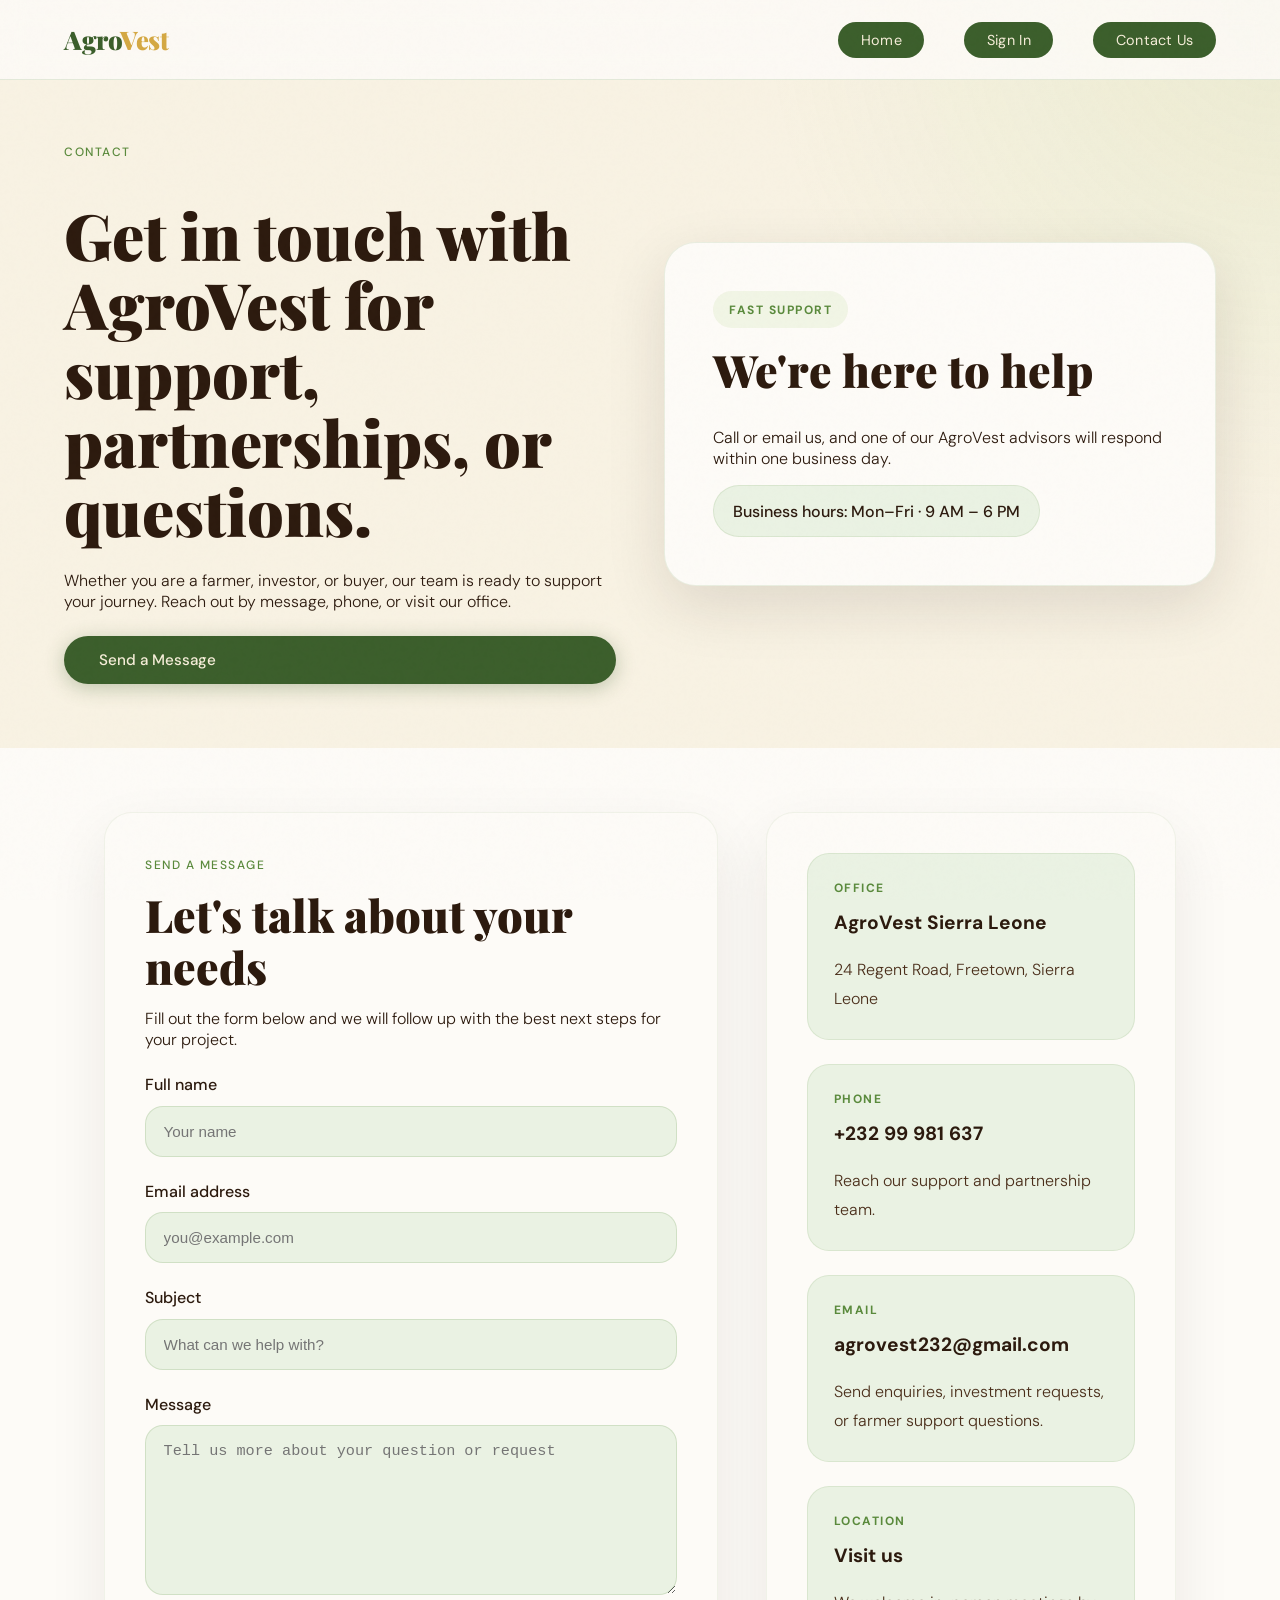
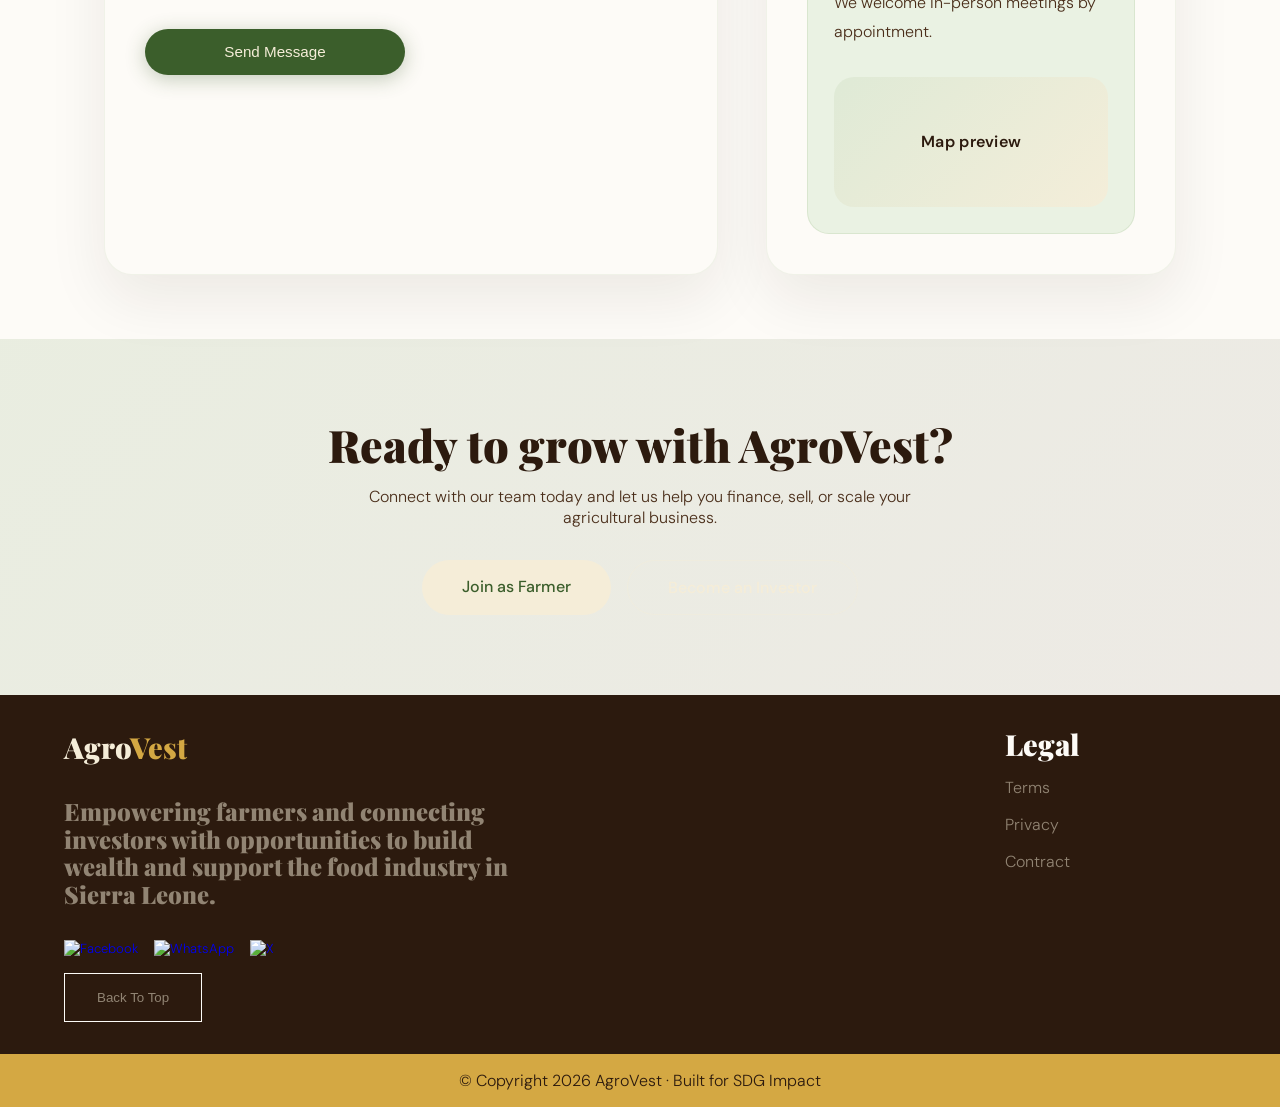
==== Html_floder/contact.html @ e06226ad "Creating contact page" ====
<!DOCTYPE html>
<html lang="en">
<head>
  <meta charset="UTF-8" />
  <meta name="viewport" content="width=device-width, initial-scale=1.0" />
  <title>Contact — AgroVest</title>
  <link href="https://fonts.googleapis.com/css2?family=Playfair+Display:ital,wght@0,700;0,900;1,700&family=DM+Sans:wght@300;400;500&display=swap" rel="stylesheet" />
  <link rel="stylesheet" href="../css_floder/landing_page.css" />
</head>
<body>
  <nav>
    <div class="logo">Agro<span>Vest</span></div>
    <ul class="nav-links">
      <li><a href="index.html" class="nav-cta">Home</a></li>
      <li><a href="create.html" class="nav-cta">Sign In</a></li>
      <li><a href="contact.html" class="nav-contact">Contact Us</a></li>
    </ul>
  </nav>

  <section class="contact-hero">
    <div class="hero-copy">
      <span class="section-tag">Contact</span>
      <h1>Get in touch with AgroVest for support, partnerships, or questions.</h1>
      <p>Whether you are a farmer, investor, or buyer, our team is ready to support your journey. Reach out by message, phone, or visit our office.</p>
      <a href="#contact-form" class="btn-primary">Send a Message</a>
    </div>

    <div class="hero-card hero-card-contact">
      <div class="contact-quick">
        <span class="contact-label">Fast support</span>
        <h2>We're here to help</h2>
        <p>Call or email us, and one of our AgroVest advisors will respond within one business day.</p>
        <div class="contact-pill">Business hours: Mon–Fri · 9 AM – 6 PM</div>
      </div>
    </div>
  </section>

  <section class="contact-grid">
    <div class="contact-form-card" id="contact-form">
      <span class="section-tag">Send a message</span>
      <h2>Let's talk about your needs</h2>
      <p>Fill out the form below and we will follow up with the best next steps for your project.</p>

      <form>
        <label class="form-label" for="name">Full name</label>
        <input class="form-input" type="text" id="name" name="name" placeholder="Your name" />

        <label class="form-label" for="email">Email address</label>
        <input class="form-input" type="email" id="email" name="email" placeholder="you@example.com" />

        <label class="form-label" for="subject">Subject</label>
        <input class="form-input" type="text" id="subject" name="subject" placeholder="What can we help with?" />

        <label class="form-label" for="message">Message</label>
        <textarea class="form-input form-textarea" id="message" name="message" rows="6" placeholder="Tell us more about your question or request"></textarea>

        <button type="submit" class="btn-primary submit-btn">Send Message</button>
      </form>
    </div>

    <div class="contact-details">
      <div class="contact-card">
        <span class="contact-card-tag">Office</span>
        <h3>AgroVest Sierra Leone</h3>
        <p>24 Regent Road, Freetown, Sierra Leone</p>
      </div>

      <div class="contact-card">
        <span class="contact-card-tag">Phone</span>
        <h3>+232 99 981 637</h3>
        <p>Reach our support and partnership team.</p>
      </div>

      <div class="contact-card">
        <span class="contact-card-tag">Email</span>
        <h3>agrovest232@gmail.com</h3>
        <p>Send enquiries, investment requests, or farmer support questions.</p>
      </div>

      <div class="contact-card contact-card-map">
        <span class="contact-card-tag">Location</span>
        <h3>Visit us</h3>
        <p>We welcome in-person meetings by appointment.</p>
        <div class="map-placeholder">Map preview</div>
      </div>
    </div>
  </section>

  <section class="contact-cta">
    <h2>Ready to grow with AgroVest?</h2>
    <p>Connect with our team today and let us help you finance, sell, or scale your agricultural business.</p>
    <div class="cta-buttons">
      <a href="create.html" class="btn-light">Join as Farmer</a>
      <a href="create.html" class="btn-outline-light">Become an Investor</a>
    </div>
  </section>

  <footer>
    <div class="top-footer">
      <div class="top-footer-left">
        <div class="footer-logo"><span id="pt.1">Agro</span><span id="pt2">Vest</span></div>
        <h2>Empowering farmers and connecting investors with opportunities to build wealth and support the food industry in Sierra Leone.</h2>
        <ul>
          <li><a href="#"><img src="/images/icons8-facebook-30.png" alt="Facebook" /></a></li>
          <li><a href="#"><img src="/images/icons8-whatsapp-30.png" alt="WhatsApp" /></a></li>
          <li><a href="#"><img src="/images/icons8-x-30.png" alt="X" /></a></li>
        </ul>
        <button class="top-footer-left-btn"><a href="#top">Back To Top</a></button>
      </div>

      <div class="top-footer-right">
        <h2>Legal</h2>
        <ul>
          <li><a href="#">Terms</a></li>
          <li><a href="#">Privacy</a></li>
          <li><a href="#">Contract</a></li>
        </ul>
      </div>
    </div>

    <div class="bottom-footer">
      <div>
        <span>© Copyright 2026 AgroVest · Built for SDG Impact</span>
      </div>
    </div>
  </footer>
</body>
</html>
---- css_floder/landing_page.css ----
:root {
      --soil: #2C1A0E;
      --bark: #4A2E1A;
      --moss: #3B5E2B;
      --leaf: #5A8A3C;
      --sprout: #8AB84A;
      --straw: #D4A843;
      --cream: #F5EDD8;
      --mist: #EAF2E3;
      --white: #FDFBF7;
    }

    *, *::before, *::after { margin: 0; padding: 0; box-sizing: border-box; }

    html { scroll-behavior: smooth; }

    body {
      background: var(--white);
      color: var(--soil);
      font-family: 'DM Sans', sans-serif;
      font-weight: 300;
      overflow-x: hidden;
    }

    /* ── NOISE OVERLAY ── */
    body::before {
      content: '';
      position: fixed; inset: 0;
      background-image: url("data:image/svg+xml,%3Csvg viewBox='0 0 200 200' xmlns='http://www.w3.org/2000/svg'%3E%3Cfilter id='n'%3E%3CfeTurbulence type='fractalNoise' baseFrequency='0.75' numOctaves='4' stitchTiles='stitch'/%3E%3C/filter%3E%3Crect width='100%25' height='100%25' filter='url(%23n)' opacity='0.04'/%3E%3C/svg%3E");
      pointer-events: none; z-index: 9999; opacity: 0.4;
    }

    /* ── NAV ── */
    nav {
      position: fixed; top: 0; left: 0; right: 0; z-index: 100;
      display: flex; align-items: center; justify-content: space-between;
      padding: 1.4rem 4rem;
      background: rgba(253,251,247,0.85);
      backdrop-filter: blur(12px);
      border-bottom: 1px solid rgba(90,138,60,0.15);
    }


    .logo {
      font-family: 'Playfair Display', serif;
      font-size: 1.6rem; font-weight: 900;
      color: var(--moss);
      letter-spacing: -0.5px;
    }
    .logo span { color: var(--straw); }

    .nav-links { display: flex; gap: 2.5rem; list-style: none; }
    .nav-links a {
      text-decoration: none; color: var(--bark);
      font-size: 0.9rem; font-weight: 400;
      letter-spacing: 0.3px;
      transition: color 0.2s;
    }
    .nav-links a:hover { color: var(--leaf); }

    .nav-cta {
      background: var(--moss);
      color: var(--cream) !important;
      padding: 0.55rem 1.4rem;
      border-radius: 100px;
      transition: background 0.2s !important;
    }
    .nav-cta:hover { background: var(--leaf) !important; color: var(--white) !important; }

    .nav-contact {
      background: var(--moss);
      color: var(--cream) !important;
      padding: 0.55rem 1.4rem;
      border-radius: 100px;
      transition: background 0.2s !important;
    }
    .nav-contact:hover { background: var(--leaf) !important; color: var(--white) !important; }

    /* ── HERO ── */
    .hero {
      min-height: 100vh;
      display: grid;
      grid-template-columns: 1fr 1fr;
      padding: 7rem 4rem 4rem;
      gap: 2rem;
      position: relative;
      overflow: hidden;
    }

    .hero-bg {
      position: absolute; inset: 0;
      background: radial-gradient(ellipse 80% 70% at 70% 50%, #d8ebc8 0%, transparent 70%),
                  radial-gradient(ellipse 40% 40% at 20% 80%, #f0e4c8 0%, transparent 60%);
      z-index: 0;
    }

    .hero-left {
      position: relative; z-index: 1;
      display: flex; flex-direction: column;
      justify-content: center; gap: 2rem;
      padding-right: 2rem;
    }

    .hero-tag {
      display: inline-flex; align-items: center; gap: 0.5rem;
      background: var(--mist);
      border: 1px solid rgba(90,138,60,0.3);
      padding: 0.4rem 1rem; border-radius: 100px;
      font-size: 0.78rem; font-weight: 500;
      color: var(--moss); width: fit-content;
      animation: fadeUp 0.8s ease both;
    }

    .hero-tag::before {
      content: ''; width: 6px; height: 6px;
      background: var(--sprout); border-radius: 50%;
      animation: pulse 2s infinite;
    }

    @keyframes pulse {
      0%, 100% { transform: scale(1); opacity: 1; }
      50% { transform: scale(1.4); opacity: 0.6; }
    }

    h1 {
      font-family: 'Playfair Display', serif;
      font-size: clamp(3rem, 5vw, 4.8rem);
      line-height: 1.08;
      font-weight: 900;
      color: var(--soil);
      animation: fadeUp 0.8s 0.1s ease both;
    }

    h1 em {
      font-style: italic;
      color: var(--moss);
    }

    h1 .highlight {
      position: relative; display: inline-block;
    }
    h1 .highlight::after {
      content: '';
      position: absolute; left: 0; bottom: 4px; right: 0;
      height: 6px;
      background: var(--straw);
      opacity: 0.5;
      border-radius: 2px;
      z-index: -1;
    }

    .hero-sub {
      font-size: 1.1rem; line-height: 1.7;
      color: var(--bark); max-width: 480px;
      font-weight: 300;
      animation: fadeUp 0.8s 0.2s ease both;
    }

    .hero-actions {
      display: flex; gap: 1rem; flex-wrap: wrap;
      animation: fadeUp 0.8s 0.3s ease both;
    }

    .btn-primary {
      background: var(--moss); color: var(--cream);
      padding: 0.9rem 2.2rem; border-radius: 100px;
      font-size: 0.95rem; font-weight: 500;
      text-decoration: none; border: none; cursor: pointer;
      transition: all 0.25s;
      box-shadow: 0 4px 20px rgba(59,94,43,0.3);
    }
    .btn-primary:hover {
      background: var(--leaf);
      transform: translateY(-2px);
      box-shadow: 0 8px 28px rgba(59,94,43,0.35);
    }

    .btn-secondary {
      background: transparent; color: var(--moss);
      padding: 0.9rem 2rem; border-radius: 100px;
      font-size: 0.95rem; font-weight: 500;
      text-decoration: none; border: 1.5px solid var(--moss);
      cursor: pointer; transition: all 0.25s;
    }
    .btn-secondary:hover {
      background: var(--mist);
      transform: translateY(-2px);
    }

    .hero-stats {
      display: flex; gap: 2.5rem;
      animation: fadeUp 0.8s 0.4s ease both;
    }
    .stat { display: flex; flex-direction: column; gap: 0.2rem; }
    .stat-num {
      font-family: 'Playfair Display', serif;
      font-size: 2rem; font-weight: 700; color: var(--moss);
    }
    .stat-label { font-size: 0.78rem; color: var(--bark); letter-spacing: 0.3px; }

    /* ── HERO RIGHT (visual) ── */
    .hero-right {
      position: relative; z-index: 1;
      background-image: url("/images/bg_landing_page.jpg");
      background-repeat: no-repeat;
      display: flex; align-items: center; justify-content: center;
      border-radius: 20px;
    }

    .hero-card-stack {
      position: relative; width: 340px; height: 420px;
      right: 100px;
      bottom: 100px;
    }

    .card {
      position: absolute;
      background: var(--white);
      border-radius: 20px;
      padding: 1.5rem;
      box-shadow: 0 8px 40px rgba(44,26,14,0.12);
      border: 1px solid rgba(90,138,60,0.1);
    }

    .card-main {
      width: 300px; top: 40px; left: 20px;
      animation: floatCard 4s ease-in-out infinite;
      z-index: 3;
    }

    .card-back1 {
      width: 280px; top: 20px; left: 40px;
      background: var(--mist);
      transform: rotate(4deg);
      z-index: 2;
      animation: floatCard 4s 0.5s ease-in-out infinite;
    }

    .card-back2 {
      width: 260px; top: 10px; left: 55px;
      background: #dff0d0;
      transform: rotate(-3deg);
      z-index: 1;
      animation: floatCard 4s 1s ease-in-out infinite;
    }

    @keyframes floatCard {
      0%, 100% { transform: translateY(0); }
      50% { transform: translateY(-8px); }
    }
    .card-back1 { animation-name: floatCard2; }
    @keyframes floatCard2 {
      0%, 100% { transform: rotate(4deg) translateY(0); }
      50% { transform: rotate(4deg) translateY(-8px); }
    }
    .card-back2 { animation-name: floatCard3; }
    @keyframes floatCard3 {
      0%, 100% { transform: rotate(-3deg) translateY(0); }
      50% { transform: rotate(-3deg) translateY(-8px); }
    }

    .card-header {
      display: flex; align-items: center; gap: 0.8rem;
      margin-bottom: 1.2rem;
    }

    .avatar {
      width: 42px; height: 42px; border-radius: 50%;
      background: linear-gradient(135deg, var(--leaf), var(--moss));
      display: flex; align-items: center; justify-content: center;
      font-size: 1.2rem;
    }

    .card-user { display: flex; flex-direction: column; }
    .card-name { font-weight: 500; font-size: 0.9rem; color: var(--soil); }
    .card-role { font-size: 0.75rem; color: var(--bark); }

    .card-product {
      background: var(--mist);
      border-radius: 12px; padding: 1rem;
      margin-bottom: 1rem;
      display: flex; align-items: center; justify-content: space-between;
    }

    .product-info { display: flex; flex-direction: column; gap: 0.2rem; }
    .product-name { font-weight: 500; font-size: 0.88rem; color: var(--soil); }
    .product-qty { font-size: 0.75rem; color: var(--bark); }
    .product-price {
      font-family: 'Playfair Display', serif;
      font-size: 1.2rem; font-weight: 700; color: var(--moss);
    }

    .card-badge {
      display: inline-flex; align-items: center; gap: 0.4rem;
      background: #e8f5e0; color: var(--moss);
      padding: 0.35rem 0.8rem; border-radius: 100px;
      font-size: 0.72rem; font-weight: 500;
    }

    .floating-pill {
      position: absolute;
      background: var(--white);
      border-radius: 100px;
      padding: 0.6rem 1.1rem;
      box-shadow: 0 4px 20px rgba(44,26,14,0.12);
      border: 1px solid rgba(90,138,60,0.1);
      font-size: 0.8rem; font-weight: 500;
      display: flex; align-items: center; gap: 0.5rem;
      white-space: nowrap;
    }

    .pill-1 { bottom: 60px; left: -40px; color: var(--moss); animation: floatPill 3s ease-in-out infinite; }
    .pill-2 { top: 10px; right: -30px; color: var(--bark); animation: floatPill 3s 1s ease-in-out infinite; }

    @keyframes floatPill {
      0%, 100% { transform: translateY(0); }
      50% { transform: translateY(-6px); }
    }

    /* ── SECTION COMMONS ── */
    section { padding: 6rem 4rem; }

    .section-tag {
      display: inline-block;
      font-size: 0.75rem; font-weight: 500; letter-spacing: 1.5px;
      text-transform: uppercase; color: var(--leaf);
      margin-bottom: 1rem;
    }

    h2 {
      font-family: 'Playfair Display', serif;
      font-size: clamp(2rem, 3.5vw, 3rem);
      font-weight: 900; line-height: 1.15;
      color: var(--soil); margin-bottom: 1rem;
    }

    h2 em { font-style: italic; color: var(--moss); }

    /* ── FEATURES ── */
    .features { background: var(--soil); color: var(--cream); }

    .features-header {
      text-align: center; max-width: 600px; margin: 0 auto 4rem;
    }

    .features h2 { color: var(--cream); }
    .features h2 em { color: var(--sprout); }
    .features .section-tag { color: var(--sprout); }

    .features-grid {
      display: grid;
      grid-template-columns: repeat(3, 1fr);
      gap: 2rem;
    }

    .feature-card {
      background: rgba(255,255,255,0.04);
      border: 1px solid rgba(255,255,255,0.08);
      border-radius: 20px;
      padding: 2rem;
      transition: all 0.3s;
      position: relative; overflow: hidden;
    }

    .feature-card::before {
      content: '';
      position: absolute; top: 0; left: 0; right: 0;
      height: 3px;
      background: linear-gradient(90deg, var(--leaf), var(--sprout));
      opacity: 0; transition: opacity 0.3s;
    }

    .feature-card:hover {
      background: rgba(255,255,255,0.07);
      transform: translateY(-4px);
    }
    .feature-card:hover::before { opacity: 1; }

    .feature-icon {
      width: 52px; height: 52px; border-radius: 14px;
      background: rgba(138,184,74,0.15);
      display: flex; align-items: center; justify-content: center;
      font-size: 1.6rem; margin-bottom: 1.2rem;
    }

    .feature-title {
      font-family: 'Playfair Display', serif;
      font-size: 1.25rem; font-weight: 700;
      color: var(--cream); margin-bottom: 0.7rem;
    }

    .feature-desc {
      font-size: 0.9rem; line-height: 1.7;
      color: rgba(245,237,216,0.65);
    }

    /* ── HOW IT WORKS ── */
    .how { background: var(--mist); }

    .how-inner {
      display: grid; grid-template-columns: 1fr 1fr;
      gap: 4rem; align-items: center;
    }

    .steps { display: flex; flex-direction: column; gap: 2rem; }

    .step {
      display: flex; gap: 1.2rem; align-items: flex-start;
      opacity: 0; animation: fadeUp 0.6s ease both;
    }

    .step:nth-child(1) { animation-delay: 0.1s; }
    .step:nth-child(2) { animation-delay: 0.2s; }
    .step:nth-child(3) { animation-delay: 0.3s; }
    .step:nth-child(4) { animation-delay: 0.4s; }

    .step-num {
      width: 44px; height: 44px; border-radius: 50%;
      background: var(--moss); color: var(--cream);
      font-family: 'Playfair Display', serif;
      font-size: 1.1rem; font-weight: 700;
      display: flex; align-items: center; justify-content: center;
      flex-shrink: 0;
    }

    .step-content { display: flex; flex-direction: column; gap: 0.3rem; }
    .step-title { font-weight: 500; color: var(--soil); }
    .step-desc { font-size: 0.88rem; color: var(--bark); line-height: 1.6; }

    .how-visual {
      background: var(--white);
      border-radius: 24px; padding: 2.5rem;
      box-shadow: 0 8px 40px rgba(44,26,14,0.08);
      border: 1px solid rgba(90,138,60,0.1);
    }

    .osusu-title {
      font-family: 'Playfair Display', serif;
      font-size: 1.1rem; font-weight: 700;
      color: var(--soil); margin-bottom: 1.5rem;
      display: flex; align-items: center; gap: 0.5rem;
    }

    .osusu-pool {
      background: var(--mist); border-radius: 16px;
      padding: 1.2rem; margin-bottom: 1.5rem;
      display: flex; flex-direction: column; gap: 0.4rem;
    }

    .pool-label { font-size: 0.75rem; color: var(--bark); }
    .pool-amount {
      font-family: 'Playfair Display', serif;
      font-size: 2.2rem; font-weight: 700; color: var(--moss);
    }

    .pool-bar-wrap {
      background: rgba(90,138,60,0.12);
      border-radius: 100px; height: 8px; margin-top: 0.5rem;
    }
    .pool-bar {
      height: 8px; border-radius: 100px;
      background: linear-gradient(90deg, var(--moss), var(--sprout));
      width: 68%; transition: width 1s ease;
    }

    .members { display: flex; flex-direction: column; gap: 0.8rem; }
    .member {
      display: flex; align-items: center; justify-content: space-between;
      padding: 0.8rem 1rem;
      background: var(--white); border-radius: 12px;
      border: 1px solid rgba(90,138,60,0.1);
    }

    .member-info { display: flex; align-items: center; gap: 0.7rem; }
    .member-dot {
      width: 32px; height: 32px; border-radius: 50%;
      display: flex; align-items: center; justify-content: center;
      font-size: 0.9rem;
    }

    .member-name { font-size: 0.85rem; font-weight: 500; color: var(--soil); }
    .member-amount { font-size: 0.82rem; color: var(--moss); font-weight: 500; }

    /* ── SDG STRIP ── */
    .sdg-strip {
      background: var(--cream);
      padding: 3rem 4rem;
      display: flex; align-items: center;
      gap: 2rem; flex-wrap: wrap;
    }

    .sdg-label {
      font-family: 'Playfair Display', serif;
      font-size: 1rem; font-weight: 700; color: var(--soil);
      white-space: nowrap;
    }

    .sdg-badges { display: flex; gap: 1rem; flex-wrap: wrap; }

    .sdg-badge {
      padding: 0.5rem 1.2rem; border-radius: 100px;
      font-size: 0.8rem; font-weight: 500;
      border: 1.5px solid;
    }

    .sdg-1 { background: #fef3e2; color: #e5442d; border-color: #e5442d; }
    .sdg-2 { background: #fdf6e0; color: #d3a827; border-color: #d3a827; }
    .sdg-8 { background: #e8f5e0; color: #3B5E2B; border-color: #3B5E2B; }
    .sdg-10 { background: #f0e8f5; color: #8B3FAB; border-color: #8B3FAB; }
    .sdg-17 { background: #e0eaf5; color: #1a5276; border-color: #1a5276; }

    /* ── CTA ── */
    .cta-section {
      background: linear-gradient(135deg, var(--moss) 0%, var(--soil) 100%);
      text-align: center; padding: 7rem 4rem;
      position: relative; overflow: hidden;
    }

    .cta-section::before {
      content: '';
      position: absolute; top: -50%; left: -20%;
      width: 600px; height: 600px; border-radius: 50%;
      background: rgba(138,184,74,0.1);
    }

    .cta-section::after {
      content: '';
      position: absolute; bottom: -40%; right: -10%;
      width: 400px; height: 400px; border-radius: 50%;
      background: rgba(212,168,67,0.08);
    }

    .cta-section h2 {
      color: var(--cream); font-size: clamp(2rem, 4vw, 3.5rem);
      margin-bottom: 1.5rem; position: relative; z-index: 1;
    }

    .cta-section p {
      color: rgba(245,237,216,0.7);
      font-size: 1.05rem; margin-bottom: 2.5rem;
      max-width: 500px; margin-left: auto; margin-right: auto;
      position: relative; z-index: 1;
    }

    .cta-buttons {
      display: flex; gap: 1rem; justify-content: center;
      flex-wrap: wrap; position: relative; z-index: 1;
    }

    .btn-light {
      background: var(--cream); color: var(--moss);
      padding: 1rem 2.5rem; border-radius: 100px;
      font-size: 1rem; font-weight: 500;
      text-decoration: none; border: none; cursor: pointer;
      transition: all 0.25s;
    }
    .btn-light:hover {
      background: var(--white);
      transform: translateY(-2px);
      box-shadow: 0 8px 28px rgba(0,0,0,0.2);
    }

    .btn-outline-light {
      background: transparent; color: var(--cream);
      padding: 1rem 2.5rem; border-radius: 100px;
      font-size: 1rem; font-weight: 500;
      text-decoration: none; border: 1.5px solid rgba(245,237,216,0.4);
      cursor: pointer; transition: all 0.25s;
    }
    .btn-outline-light:hover {
      border-color: var(--cream);
      background: rgba(245,237,216,0.08);
      transform: translateY(-2px);
    }

    /* ── CONTACT PAGE ── */
    .contact-hero {
      min-height: 80vh;
      display: grid;
      grid-template-columns: 1fr 1fr;
      gap: 3rem;
      padding: 9rem 4rem 4rem;
      align-items: center;
      background: radial-gradient(circle at top right, rgba(138,184,74,0.12), transparent 35%), rgba(245,237,216,0.6);
    }

    .contact-hero .hero-copy {
      max-width: 620px;
      display: flex;
      flex-direction: column;
      gap: 1.5rem;
    }

    .hero-card-contact {
      border-radius: 32px;
      padding: 3rem;
      background: var(--white);
      box-shadow: 0 20px 60px rgba(44,26,14,0.12);
      border: 1px solid rgba(90,138,60,0.12);
    }

    .contact-quick {
      display: flex;
      flex-direction: column;
      gap: 1rem;
    }

    .contact-label {
      display: inline-flex;
      font-size: 0.75rem;
      text-transform: uppercase;
      letter-spacing: 1.5px;
      font-weight: 700;
      color: var(--leaf);
      background: rgba(138,184,74,0.1);
      padding: 0.65rem 1rem;
      border-radius: 999px;
      width: fit-content;
    }

    .contact-pill {
      display: inline-flex;
      padding: 0.9rem 1.2rem;
      background: var(--mist);
      border-radius: 100px;
      color: var(--soil);
      font-weight: 500;
      border: 1px solid rgba(90,138,60,0.12);
      max-width: fit-content;
    }

    .contact-grid {
      display: grid;
      grid-template-columns: 1.5fr 1fr;
      gap: 3rem;
      padding: 4rem;
      max-width: 1200px;
      margin: 0 auto;
    }

    .contact-form-card,
    .contact-details {
      background: var(--white);
      border-radius: 28px;
      padding: 2.5rem;
      box-shadow: 0 24px 60px rgba(44,26,14,0.08);
      border: 1px solid rgba(90,138,60,0.08);
    }

    .contact-form-card h2,
    .contact-form-card p {
      max-width: 520px;
    }

    .form-label {
      display: block;
      margin-top: 1.5rem;
      margin-bottom: 0.65rem;
      color: var(--soil);
      font-weight: 500;
    }

    .form-input {
      width: 100%;
      padding: 1rem 1.1rem;
      border-radius: 18px;
      border: 1px solid rgba(90,138,60,0.18);
      background: var(--mist);
      color: var(--soil);
      font-size: 0.95rem;
      outline: none;
      transition: border-color 0.2s ease, box-shadow 0.2s ease;
    }

    .form-input:focus {
      border-color: var(--leaf);
      box-shadow: 0 0 0 4px rgba(90,138,60,0.12);
    }

    .form-textarea { min-height: 170px; resize: vertical; }

    .submit-btn {
      margin-top: 1.8rem;
      width: 100%;
      max-width: 260px;
    }

    .contact-details {
      display: grid;
      gap: 1.5rem;
    }

    .contact-card {
      background: var(--mist);
      border-radius: 22px;
      padding: 1.6rem;
      border: 1px solid rgba(90,138,60,0.12);
      display: flex;
      flex-direction: column;
      gap: 0.9rem;
    }

    .contact-card-tag {
      display: inline-flex;
      font-size: 0.75rem;
      font-weight: 700;
      color: var(--leaf);
      letter-spacing: 1.5px;
      text-transform: uppercase;
    }

    .contact-card h3 {
      font-size: 1.2rem;
      color: var(--soil);
      margin-bottom: 0.4rem;
    }

    .contact-card p {
      color: var(--bark);
      line-height: 1.8;
    }

    .contact-card-map {
      min-height: 240px;
    }

    .map-placeholder {
      margin-top: 1rem;
      height: 130px;
      border-radius: 20px;
      background: linear-gradient(135deg, rgba(90,138,60,0.08), rgba(245,237,216,0.9));
      display: grid;
      place-items: center;
      color: var(--soil);
      font-weight: 600;
      letter-spacing: 0.3px;
    }

    .contact-cta {
      background: linear-gradient(135deg, rgba(90,138,60,0.12), rgba(52,34,18,0.08));
      padding: 5rem 4rem;
      text-align: center;
    }

    .contact-cta h2 {
      margin-bottom: 1rem;
    }

    .contact-cta p {
      max-width: 620px;
      margin: 0 auto 2rem;
      color: var(--bark);
    }

    @media (max-width: 900px) {
      .contact-hero { grid-template-columns: 1fr; padding-top: 7rem; }
      .contact-grid { grid-template-columns: 1fr; padding: 2rem 1.5rem 4rem; }
      section { padding: 4rem 1.5rem; }
    }

    /* ── FOOTER ── */
    footer {
      background: var(--soil); color: rgba(245,237,216,0.5);
      display: flex; align-items: center; justify-content: space-between;
      flex-direction: column;
      font-size: 0.82rem;
    }

    .footer-logo {
      font-family: 'Playfair Display', serif;
      font-size: 1.2rem; font-weight: 900; color: var(--cream);
    }
    .footer-logo #pt2 {color: var(--straw);}
    .footer-logo span {font-size: 1.82rem; }

    .top-footer {
      display: flex;
      padding: 2rem 4rem;
      font-size: 0.82rem;
    }

    .top-footer-left {
      display: flex;
      flex-direction: column;
      margin-right: 30rem;
      width: 40%;

    }

    .top-footer-left h2 {
      padding-top: 2rem;
      color: rgba(245,237,216,0.5);
      font-size: 1.5rem;
    }

    .top-footer-left-btn{
      padding: 1rem;
      width: 30%;
      margin-top: 1rem;
      background-color: var(--soil);
      color: rgba(245,237,216,0.5);
      border: solid 1px;
      border-color: var(--white);
    }

    .top-footer-left-btn a{
      text-decoration: none;
      color: rgba(245,237,216,0.5);
    }

    .top-footer-left ul{
      display: flex;
    }

    .top-footer-left ul li{
      list-style: none;
      margin-right:1rem;
      margin-top: 1rem;
    }

    .top-footer-left ul li a{
      text-decoration: none;
    }

    .top-footer-right h2{
      font-size: 1.82rem;
      color: var(--white)
    }

    .top-footer-right ul {
      margin-top: 1rem;
    }

    .top-footer-right ul li{
      list-style: none;
      margin-bottom: 1rem;
    }

    .top-footer-right ul li a{
      text-decoration: none;
      color: rgba(245,237,216,0.5);
      font-size: 1rem;
    }

    .bottom-footer{
      display: flex;
      padding: 1rem;
      justify-content: center;
      width: 100%;
      background-color: var(--straw);;
      box-sizing: border-box;
    }

    .bottom-footer span{
      color: var(--soil);
      font-size:1rem
    }


    /* ── ANIMATIONS ── */
    @keyframes fadeUp {
      from { opacity: 0; transform: translateY(24px); }
      to { opacity: 1; transform: translateY(0); }
    }

    /* ── RESPONSIVE ── */
    @media (max-width: 900px) {
      nav { padding: 1.2rem 1.5rem; }
      .nav-links { display: none; }
      .hero { grid-template-columns: 1fr; padding: 6rem 1.5rem 3rem; }
      .hero-right { display: none; }
      section { padding: 4rem 1.5rem; }
      .features-grid { grid-template-columns: 1fr; }
      .how-inner { grid-template-columns: 1fr; }
      .sdg-strip { padding: 2rem 1.5rem; }
      .cta-section { padding: 5rem 1.5rem; }
      footer { flex-direction: column; gap: 1rem; text-align: center; }
    }
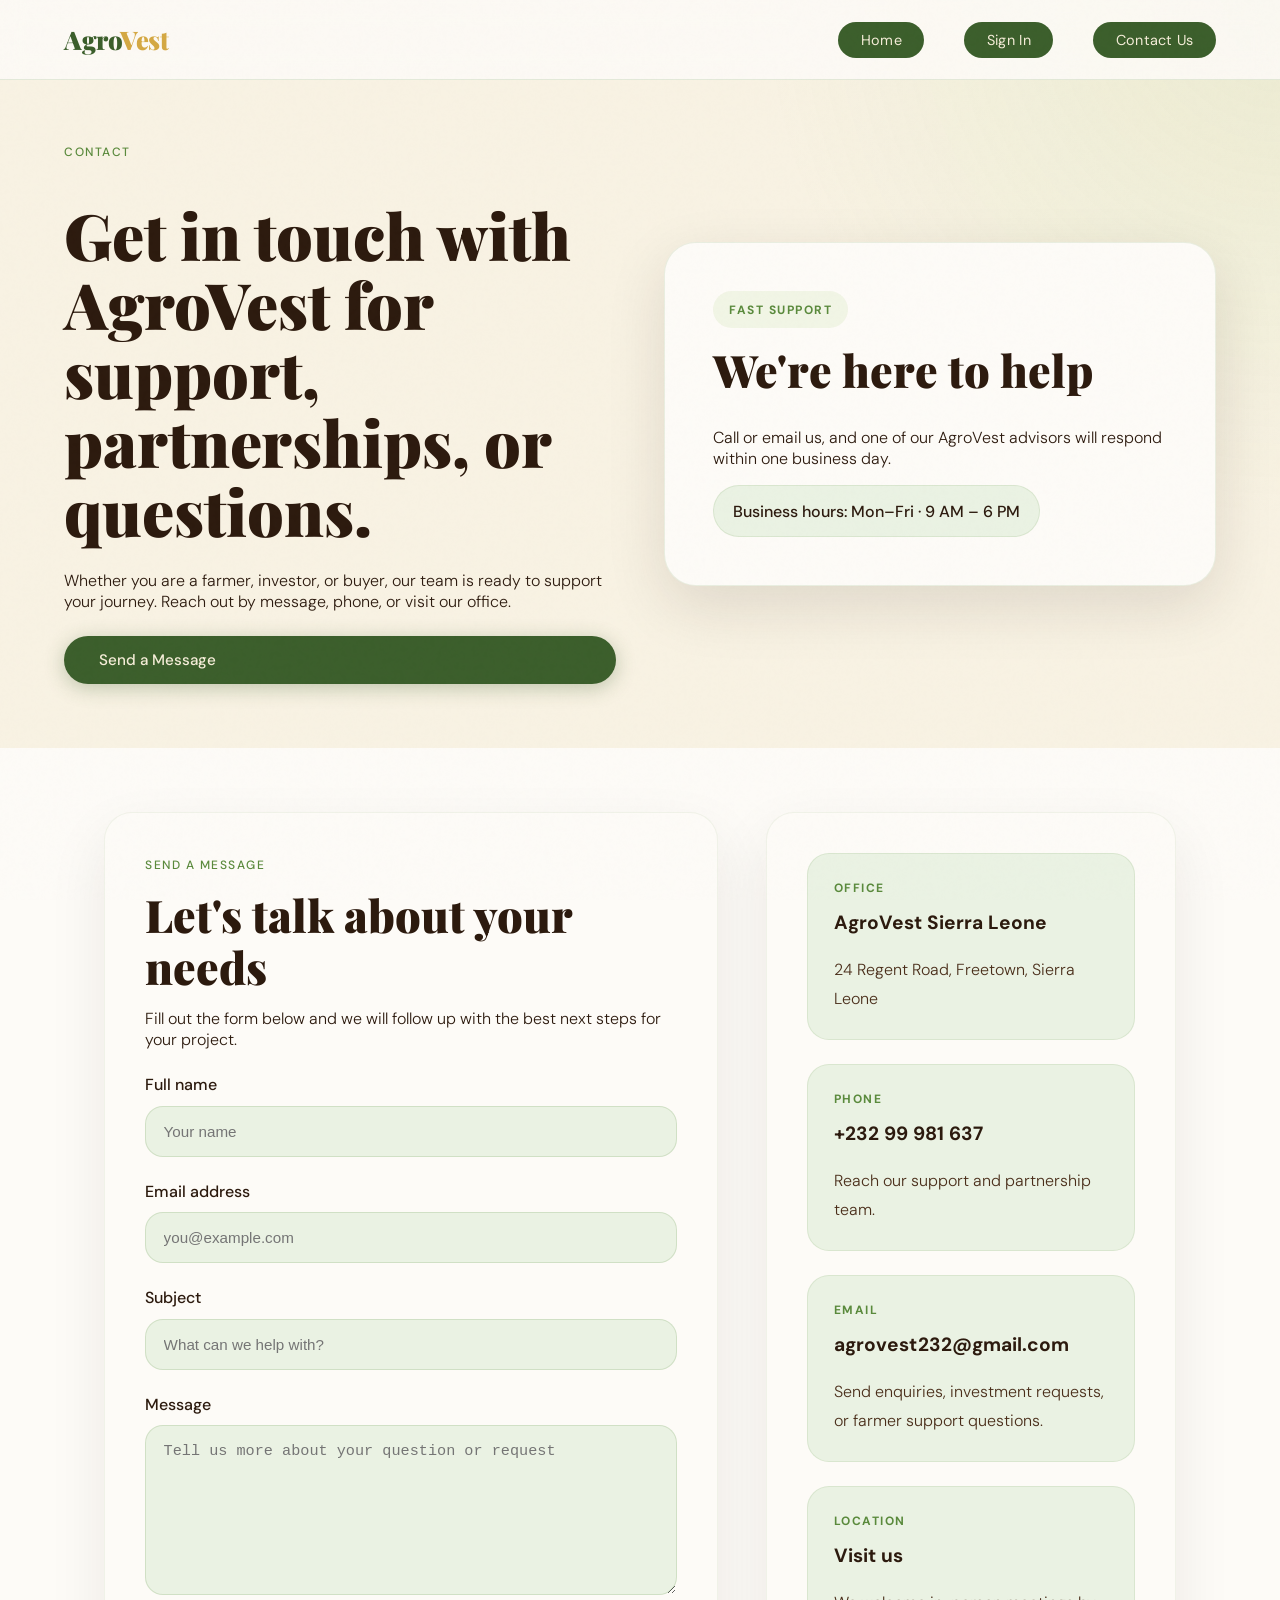
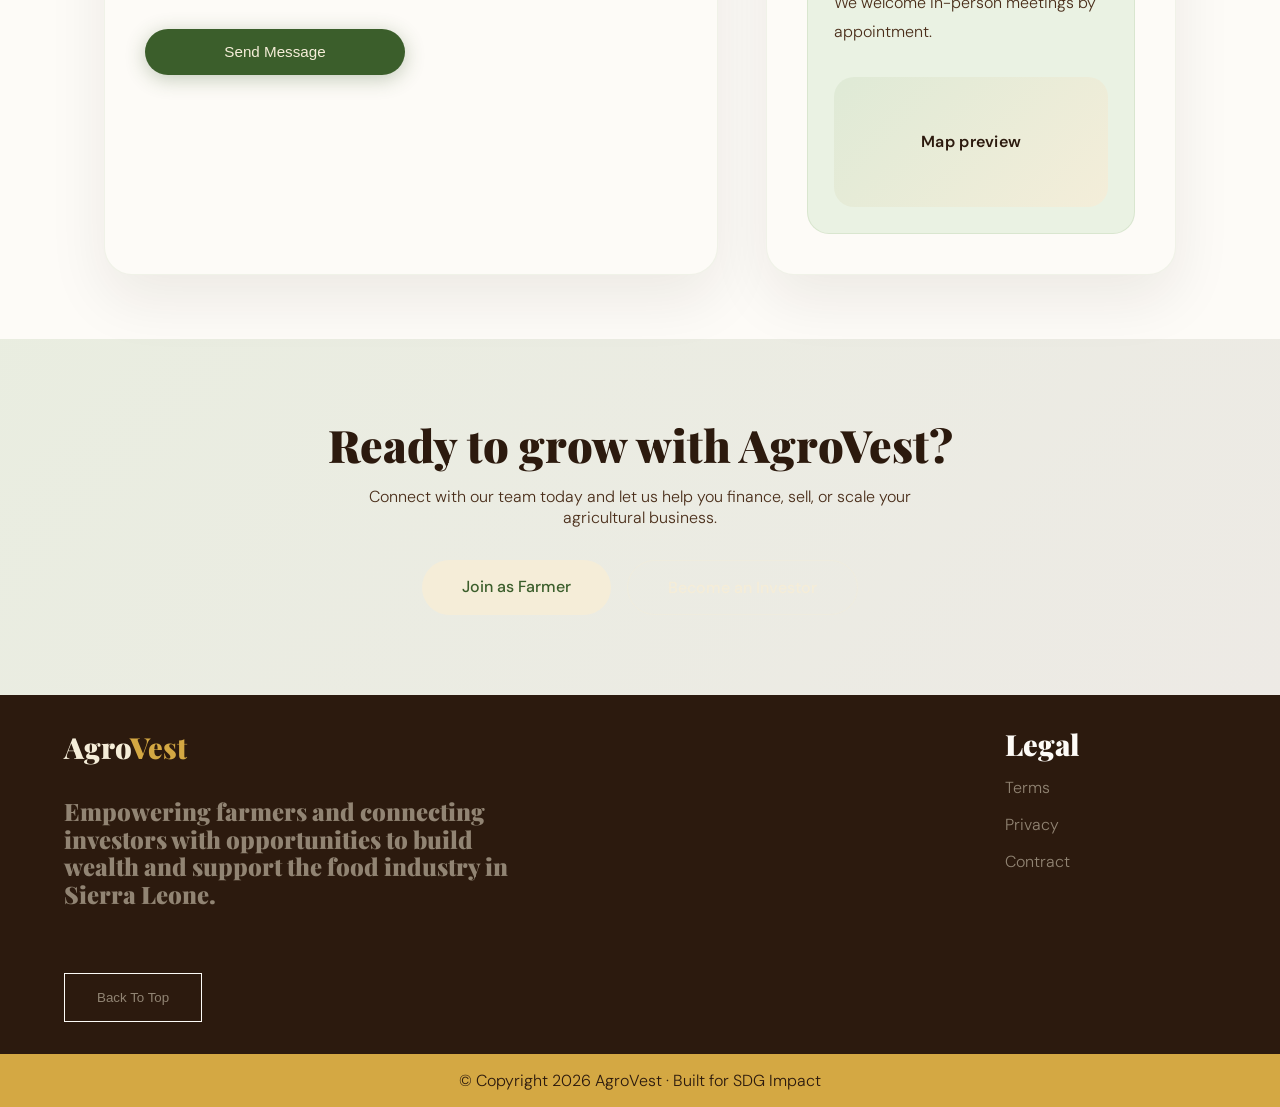
==== commit 6a445ea7: "Resolve issues with image rendering" ====
--- a/Html_floder/contact.html
+++ b/Html_floder/contact.html
@@ -101,9 +101,9 @@
         <div class="footer-logo"><span id="pt.1">Agro</span><span id="pt2">Vest</span></div>
         <h2>Empowering farmers and connecting investors with opportunities to build wealth and support the food industry in Sierra Leone.</h2>
         <ul>
-          <li><a href="#"><img src="/images/icons8-facebook-30.png" alt="Facebook" /></a></li>
-          <li><a href="#"><img src="/images/icons8-whatsapp-30.png" alt="WhatsApp" /></a></li>
-          <li><a href="#"><img src="/images/icons8-x-30.png" alt="X" /></a></li>
+          <li><a href="#"><img src="/AgroVest_project_bsem1203_group_project/images/icons8-facebook-30.png" alt=""></a></li>
+          <li><a href="#"><img src="/AgroVest_project_bsem1203_group_project/images/icons8-whatsapp-30.png" alt=""></a></li>
+          <li><a href="#"><img src="/AgroVest_project_bsem1203_group_project/images/icons8-x-30.png" alt=""></a></li>
         </ul>
         <button class="top-footer-left-btn"><a href="#top">Back To Top</a></button>
       </div>
--- a/css_floder/landing_page.css
+++ b/css_floder/landing_page.css
@@ -79,12 +79,14 @@
     /* ── HERO ── */
     .hero {
       min-height: 100vh;
-      display: grid;
-      grid-template-columns: 1fr 1fr;
+      display: flex;
+      justify-content: space-between;
+      /* grid-template-rows: 1fr 1fr; */
       padding: 7rem 4rem 4rem;
       gap: 2rem;
-      position: relative;
+      /* position: relative; */
       overflow: hidden;
+      
     }
 
     .hero-bg {
@@ -201,16 +203,17 @@
     /* ── HERO RIGHT (visual) ── */
     .hero-right {
       position: relative; z-index: 1;
-      background-image: url("/images/bg_landing_page.jpg");
+      background-image: url("/AgroVest_project_bsem1203_group_project/images/bg_landing_page.jpg");
       background-repeat: no-repeat;
-      display: flex; align-items: center; justify-content: center;
+      /* display: flex; align-items: center; justify-content: center; */
       border-radius: 20px;
+      width: 50%;
     }
 
     .hero-card-stack {
       position: relative; width: 340px; height: 420px;
-      right: 100px;
-      bottom: 100px;
+      left: 20%;
+      top: 15%;
     }
 
     .card {
